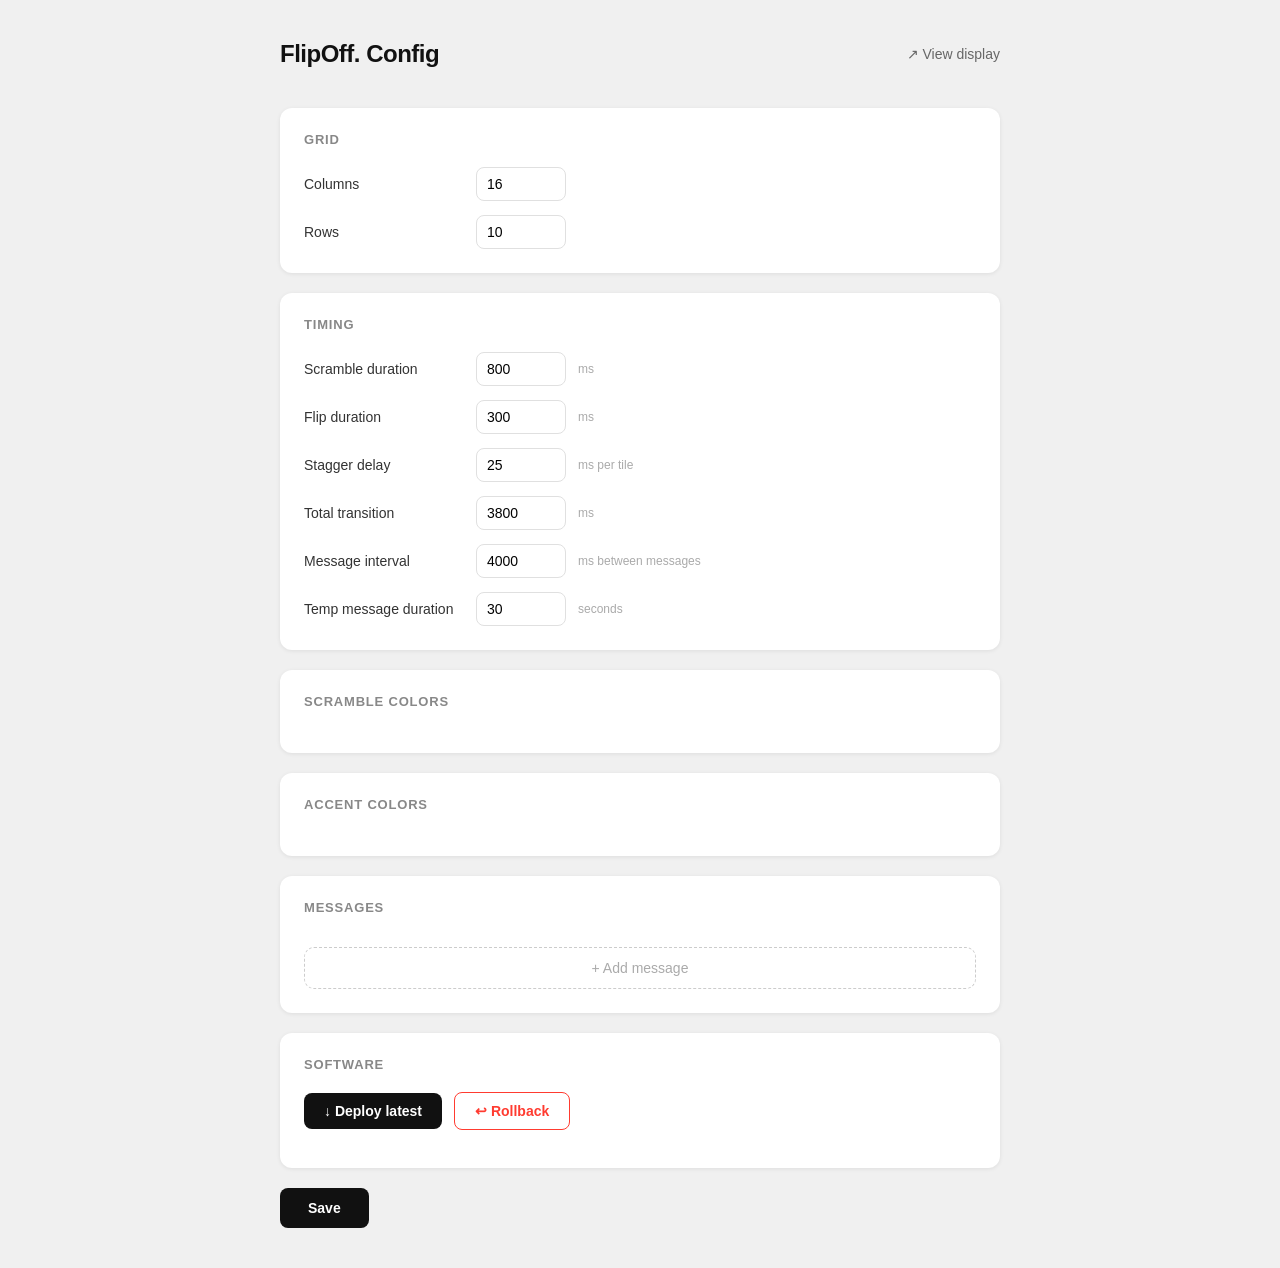
==== config.html @ d45d88a1 "my changes" ====
<!DOCTYPE html>
<html lang="en">
<head>
  <meta charset="UTF-8">
  <meta name="viewport" content="width=device-width, initial-scale=1.0">
  <title>FlipOff — Config</title>
  <style>
    *, *::before, *::after { box-sizing: border-box; margin: 0; padding: 0; }

    body {
      font-family: 'Helvetica Neue', Helvetica, Arial, sans-serif;
      background: #F0F0F0;
      color: #111;
      min-height: 100vh;
      padding: 40px 24px;
    }

    .container {
      max-width: 720px;
      margin: 0 auto;
    }

    .header {
      display: flex;
      align-items: center;
      justify-content: space-between;
      margin-bottom: 40px;
    }

    .header h1 {
      font-size: 24px;
      font-weight: 800;
      letter-spacing: -0.5px;
    }

    .header a {
      font-size: 14px;
      color: #666;
      text-decoration: none;
      font-weight: 500;
    }

    .header a:hover { color: #000; }

    /* Sections */
    .section {
      background: #fff;
      border-radius: 12px;
      padding: 24px;
      margin-bottom: 20px;
      box-shadow: 0 1px 4px rgba(0,0,0,0.08);
    }

    .section h2 {
      font-size: 13px;
      font-weight: 700;
      text-transform: uppercase;
      letter-spacing: 0.8px;
      color: #888;
      margin-bottom: 20px;
    }

    /* Form rows */
    .row {
      display: flex;
      align-items: center;
      gap: 12px;
      margin-bottom: 14px;
    }

    .row:last-child { margin-bottom: 0; }

    label {
      font-size: 14px;
      font-weight: 500;
      color: #333;
      min-width: 160px;
      flex-shrink: 0;
    }

    input[type="number"] {
      width: 90px;
      padding: 8px 10px;
      border: 1.5px solid #E0E0E0;
      border-radius: 8px;
      font-size: 14px;
      font-family: inherit;
      transition: border-color 0.15s;
    }

    input[type="number"]:focus {
      outline: none;
      border-color: #999;
    }

    .hint {
      font-size: 12px;
      color: #aaa;
    }

    /* Color swatches */
    .color-list {
      display: flex;
      flex-wrap: wrap;
      gap: 8px;
      align-items: center;
    }

    .color-item {
      position: relative;
      display: flex;
      align-items: center;
    }

    .color-item input[type="color"] {
      width: 36px;
      height: 36px;
      border: none;
      border-radius: 8px;
      cursor: pointer;
      padding: 2px;
      background: none;
    }

    .color-item .remove-color {
      position: absolute;
      top: -6px;
      right: -6px;
      width: 16px;
      height: 16px;
      border-radius: 50%;
      background: #ff3b30;
      color: #fff;
      font-size: 10px;
      font-weight: 700;
      display: flex;
      align-items: center;
      justify-content: center;
      cursor: pointer;
      border: none;
      line-height: 1;
    }

    .add-color {
      width: 36px;
      height: 36px;
      border-radius: 8px;
      border: 1.5px dashed #ccc;
      background: none;
      font-size: 20px;
      color: #aaa;
      cursor: pointer;
      display: flex;
      align-items: center;
      justify-content: center;
      transition: border-color 0.15s, color 0.15s;
    }

    .add-color:hover { border-color: #999; color: #555; }

    /* Messages */
    .message-list {
      display: flex;
      flex-direction: column;
      gap: 12px;
    }

    .message-item {
      border: 1.5px solid #E8E8E8;
      border-radius: 10px;
      padding: 14px;
      position: relative;
    }

    .message-item .message-header {
      display: flex;
      align-items: center;
      justify-content: space-between;
      margin-bottom: 10px;
    }

    .message-item .message-label {
      font-size: 12px;
      font-weight: 600;
      color: #aaa;
      text-transform: uppercase;
      letter-spacing: 0.5px;
    }

    .message-item .remove-message {
      background: none;
      border: none;
      font-size: 18px;
      color: #ccc;
      cursor: pointer;
      line-height: 1;
      padding: 0 4px;
    }

    .message-item .remove-message:hover { color: #ff3b30; }

    .line-list {
      display: flex;
      flex-direction: column;
      gap: 6px;
    }

    .line-row {
      display: flex;
      align-items: center;
      gap: 8px;
    }

    .line-row input[type="text"] {
      flex: 1;
      padding: 7px 10px;
      border: 1.5px solid #E0E0E0;
      border-radius: 7px;
      font-size: 13px;
      font-family: monospace;
      text-transform: uppercase;
      transition: border-color 0.15s;
    }

    .line-row input[type="text"]:focus {
      outline: none;
      border-color: #999;
    }

    .line-row .remove-line {
      background: none;
      border: none;
      font-size: 16px;
      color: #ccc;
      cursor: pointer;
      padding: 0;
      line-height: 1;
    }

    .line-row .remove-line:hover { color: #ff3b30; }

    .add-line {
      margin-top: 6px;
      font-size: 12px;
      color: #aaa;
      background: none;
      border: none;
      cursor: pointer;
      font-family: inherit;
      padding: 0;
    }

    .add-line:hover { color: #555; }

    .add-message {
      padding: 12px;
      border: 1.5px dashed #ccc;
      border-radius: 10px;
      background: none;
      font-size: 14px;
      color: #aaa;
      cursor: pointer;
      width: 100%;
      font-family: inherit;
      transition: border-color 0.15s, color 0.15s;
    }

    .add-message:hover { border-color: #999; color: #555; }

    /* Save */
    .save-bar {
      display: flex;
      align-items: center;
      gap: 16px;
      margin-top: 8px;
    }

    .save-btn {
      padding: 12px 28px;
      background: #111;
      color: #fff;
      font-size: 14px;
      font-weight: 600;
      border-radius: 8px;
      border: none;
      cursor: pointer;
      font-family: inherit;
      transition: background 0.2s;
    }

    .save-btn:hover { background: #333; }
    .save-btn:disabled { background: #ccc; cursor: default; }

    .save-status {
      font-size: 13px;
      color: #aaa;
      transition: color 0.3s;
    }

    .save-status.ok { color: #00AA55; }
    .save-status.err { color: #ff3b30; }

    /* Deploy section */
    .deploy-row {
      display: flex;
      align-items: center;
      gap: 12px;
      margin-bottom: 14px;
    }

    .deploy-row:last-child { margin-bottom: 0; }

    .deploy-btn {
      padding: 10px 20px;
      font-size: 14px;
      font-weight: 600;
      border-radius: 8px;
      border: none;
      cursor: pointer;
      font-family: inherit;
      transition: background 0.2s;
    }

    .deploy-btn.primary { background: #111; color: #fff; }
    .deploy-btn.primary:hover { background: #333; }
    .deploy-btn.danger { background: #fff; color: #ff3b30; border: 1.5px solid #ff3b30; }
    .deploy-btn.danger:hover { background: #fff5f5; }
    .deploy-btn:disabled { opacity: 0.4; cursor: default; }

    .deploy-status {
      font-size: 13px;
      color: #aaa;
    }

    .deploy-status.ok { color: #00AA55; }
    .deploy-status.err { color: #ff3b30; }

    .deploy-log {
      margin-top: 12px;
      padding: 12px;
      background: #111;
      color: #aaa;
      font-family: monospace;
      font-size: 12px;
      border-radius: 8px;
      white-space: pre-wrap;
      word-break: break-all;
      display: none;
      max-height: 200px;
      overflow-y: auto;
    }
  </style>
</head>
<body>
<div class="container">
  <div class="header">
    <h1>FlipOff. Config</h1>
    <a href="/" target="_blank">↗ View display</a>
  </div>

  <!-- Grid -->
  <div class="section">
    <h2>Grid</h2>
    <div class="row">
      <label>Columns</label>
      <input type="number" id="grid-cols" min="1" max="64" value="16">
    </div>
    <div class="row">
      <label>Rows</label>
      <input type="number" id="grid-rows" min="1" max="32" value="10">
    </div>
  </div>

  <!-- Timing -->
  <div class="section">
    <h2>Timing</h2>
    <div class="row">
      <label>Scramble duration</label>
      <input type="number" id="timing-scramble" min="0" step="50" value="800">
      <span class="hint">ms</span>
    </div>
    <div class="row">
      <label>Flip duration</label>
      <input type="number" id="timing-flip" min="0" step="50" value="300">
      <span class="hint">ms</span>
    </div>
    <div class="row">
      <label>Stagger delay</label>
      <input type="number" id="timing-stagger" min="0" step="5" value="25">
      <span class="hint">ms per tile</span>
    </div>
    <div class="row">
      <label>Total transition</label>
      <input type="number" id="timing-total" min="0" step="100" value="3800">
      <span class="hint">ms</span>
    </div>
    <div class="row">
      <label>Message interval</label>
      <input type="number" id="timing-interval" min="0" step="500" value="4000">
      <span class="hint">ms between messages</span>
    </div>
    <div class="row">
      <label>Temp message duration</label>
      <input type="number" id="timing-temp-duration" min="1" step="5" value="30">
      <span class="hint">seconds</span>
    </div>
  </div>

  <!-- Colors -->
  <div class="section">
    <h2>Scramble Colors</h2>
    <div class="color-list" id="scramble-colors"></div>
  </div>

  <div class="section">
    <h2>Accent Colors</h2>
    <div class="color-list" id="accent-colors"></div>
  </div>

  <!-- Messages -->
  <div class="section">
    <h2>Messages</h2>
    <div class="message-list" id="message-list"></div>
    <button class="add-message" id="add-message" style="margin-top: 12px;">+ Add message</button>
  </div>

  <!-- Software -->
  <div class="section">
    <h2>Software</h2>
    <div class="deploy-row">
      <button class="deploy-btn primary" id="deploy-btn">↓ Deploy latest</button>
      <button class="deploy-btn danger" id="rollback-btn">↩ Rollback</button>
      <span class="deploy-status" id="deploy-status"></span>
    </div>
    <pre class="deploy-log" id="deploy-log"></pre>
  </div>

  <!-- Save -->
  <div class="save-bar">
    <button class="save-btn" id="save-btn">Save</button>
    <span class="save-status" id="save-status"></span>
  </div>
</div>

<script>
  let config = {};

  // Load config from API
  async function loadConfig() {
    const res = await fetch('/api/config');
    config = await res.json();
    render();
  }

  function render() {
    document.getElementById('grid-cols').value = config.grid.cols;
    document.getElementById('grid-rows').value = config.grid.rows;

    document.getElementById('timing-scramble').value = config.timing.scramble_duration;
    document.getElementById('timing-flip').value = config.timing.flip_duration;
    document.getElementById('timing-stagger').value = config.timing.stagger_delay;
    document.getElementById('timing-total').value = config.timing.total_transition;
    document.getElementById('timing-interval').value = config.timing.message_interval;
    document.getElementById('timing-temp-duration').value = config.timing.temp_message_duration ?? 30;

    renderColorList('scramble-colors', config.colors.scramble_colors);
    renderColorList('accent-colors', config.colors.accent_colors);
    renderMessages();
  }

  function renderColorList(containerId, colors) {
    const el = document.getElementById(containerId);
    el.innerHTML = '';
    colors.forEach((color, i) => {
      const item = document.createElement('div');
      item.className = 'color-item';

      const input = document.createElement('input');
      input.type = 'color';
      input.value = color;
      input.addEventListener('input', e => { colors[i] = e.target.value; });

      const remove = document.createElement('button');
      remove.className = 'remove-color';
      remove.textContent = '×';
      remove.addEventListener('click', () => {
        colors.splice(i, 1);
        renderColorList(containerId, colors);
      });

      item.appendChild(input);
      item.appendChild(remove);
      el.appendChild(item);
    });

    const add = document.createElement('button');
    add.className = 'add-color';
    add.textContent = '+';
    add.addEventListener('click', () => {
      colors.push('#FFFFFF');
      renderColorList(containerId, colors);
    });
    el.appendChild(add);
  }

  function renderMessages() {
    const list = document.getElementById('message-list');
    list.innerHTML = '';
    config.messages.forEach((lines, mi) => {
      const item = document.createElement('div');
      item.className = 'message-item';

      const header = document.createElement('div');
      header.className = 'message-header';

      const label = document.createElement('span');
      label.className = 'message-label';
      label.textContent = `Message ${mi + 1}`;

      const remove = document.createElement('button');
      remove.className = 'remove-message';
      remove.textContent = '×';
      remove.addEventListener('click', () => {
        config.messages.splice(mi, 1);
        renderMessages();
      });

      header.appendChild(label);
      header.appendChild(remove);
      item.appendChild(header);

      const lineList = document.createElement('div');
      lineList.className = 'line-list';

      lines.forEach((line, li) => {
        const row = document.createElement('div');
        row.className = 'line-row';

        const input = document.createElement('input');
        input.type = 'text';
        input.value = line;
        input.placeholder = '(empty line)';
        input.addEventListener('input', e => { lines[li] = e.target.value; });

        const remove = document.createElement('button');
        remove.className = 'remove-line';
        remove.textContent = '×';
        remove.addEventListener('click', () => {
          lines.splice(li, 1);
          renderMessages();
        });

        row.appendChild(input);
        row.appendChild(remove);
        lineList.appendChild(row);
      });

      const addLine = document.createElement('button');
      addLine.className = 'add-line';
      addLine.textContent = '+ Add line';
      addLine.addEventListener('click', () => {
        lines.push('');
        renderMessages();
      });

      item.appendChild(lineList);
      item.appendChild(addLine);
      list.appendChild(item);
    });
  }

  function collectConfig() {
    return {
      grid: {
        cols: parseInt(document.getElementById('grid-cols').value),
        rows: parseInt(document.getElementById('grid-rows').value),
      },
      timing: {
        scramble_duration: parseInt(document.getElementById('timing-scramble').value),
        flip_duration: parseInt(document.getElementById('timing-flip').value),
        stagger_delay: parseInt(document.getElementById('timing-stagger').value),
        total_transition: parseInt(document.getElementById('timing-total').value),
        message_interval: parseInt(document.getElementById('timing-interval').value),
        temp_message_duration: parseInt(document.getElementById('timing-temp-duration').value),
      },
      colors: {
        scramble_colors: config.colors.scramble_colors,
        accent_colors: config.colors.accent_colors,
      },
      messages: config.messages,
    };
  }

  async function save() {
    const btn = document.getElementById('save-btn');
    const status = document.getElementById('save-status');
    btn.disabled = true;
    status.className = 'save-status';
    status.textContent = 'Saving…';

    try {
      const res = await fetch('/api/config', {
        method: 'POST',
        headers: { 'Content-Type': 'application/json' },
        body: JSON.stringify(collectConfig()),
      });
      if (!res.ok) throw new Error(res.statusText);
      status.className = 'save-status ok';
      status.textContent = 'Saved ✓';
      setTimeout(() => { status.textContent = ''; }, 2000);
    } catch (e) {
      status.className = 'save-status err';
      status.textContent = 'Error saving — ' + e.message;
    } finally {
      btn.disabled = false;
    }
  }

  document.getElementById('save-btn').addEventListener('click', save);
  document.getElementById('add-message').addEventListener('click', () => {
    config.messages.push(['', '', '', '', '']);
    renderMessages();
  });

  // Deploy / Rollback
  async function runDeploy(endpoint, label) {
    const deployBtn = document.getElementById('deploy-btn');
    const rollbackBtn = document.getElementById('rollback-btn');
    const statusEl = document.getElementById('deploy-status');
    const logEl = document.getElementById('deploy-log');

    deployBtn.disabled = true;
    rollbackBtn.disabled = true;
    statusEl.className = 'deploy-status';
    statusEl.textContent = `${label}…`;
    logEl.style.display = 'none';
    logEl.textContent = '';

    try {
      const res = await fetch(endpoint, { method: 'POST' });
      const data = await res.json();
      if (!res.ok) {
        statusEl.className = 'deploy-status err';
        statusEl.textContent = `${label} failed`;
        logEl.textContent = data.detail || JSON.stringify(data);
        logEl.style.display = 'block';
      } else {
        statusEl.className = 'deploy-status ok';
        statusEl.textContent = `${label} succeeded ✓`;
        if (data.output) {
          logEl.textContent = data.output;
          logEl.style.display = 'block';
        }
      }
    } catch (e) {
      statusEl.className = 'deploy-status err';
      statusEl.textContent = 'Network error — ' + e.message;
    } finally {
      deployBtn.disabled = false;
      rollbackBtn.disabled = false;
    }
  }

  document.getElementById('deploy-btn').addEventListener('click', () => runDeploy('/api/deploy', 'Deploy'));
  document.getElementById('rollback-btn').addEventListener('click', () => {
    if (confirm('Roll back to the previous version?')) runDeploy('/api/rollback', 'Rollback');
  });

  loadConfig();
</script>
</body>
</html>
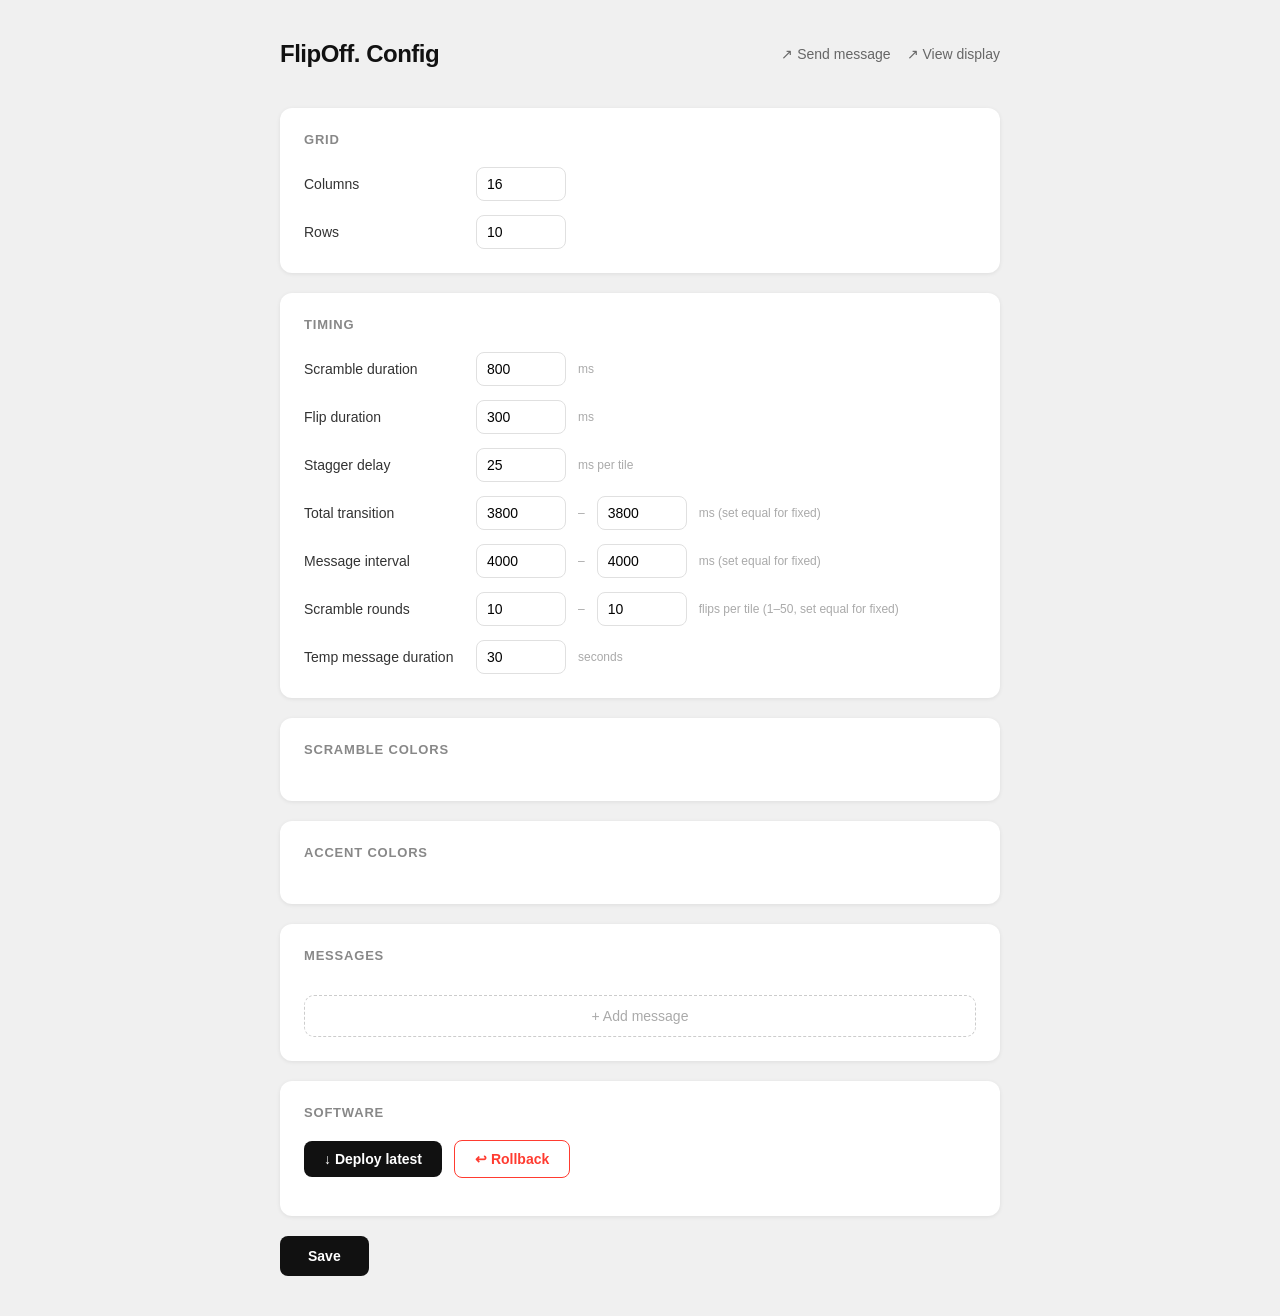
==== commit a1423347: "send UI and randomization" ====
--- a/config.html
+++ b/config.html
@@ -355,7 +355,10 @@
 <div class="container">
   <div class="header">
     <h1>FlipOff. Config</h1>
-    <a href="/" target="_blank">↗ View display</a>
+    <div style="display:flex;gap:16px;align-items:center">
+      <a href="/send">↗ Send message</a>
+      <a href="/" target="_blank">↗ View display</a>
+    </div>
   </div>
 
   <!-- Grid -->
@@ -391,13 +394,24 @@
     </div>
     <div class="row">
       <label>Total transition</label>
-      <input type="number" id="timing-total" min="0" step="100" value="3800">
-      <span class="hint">ms</span>
+      <input type="number" id="timing-total-min" min="0" step="100" value="3800">
+      <span class="hint">–</span>
+      <input type="number" id="timing-total-max" min="0" step="100" value="3800">
+      <span class="hint">ms (set equal for fixed)</span>
     </div>
     <div class="row">
       <label>Message interval</label>
-      <input type="number" id="timing-interval" min="0" step="500" value="4000">
-      <span class="hint">ms between messages</span>
+      <input type="number" id="timing-interval-min" min="0" step="500" value="4000">
+      <span class="hint">–</span>
+      <input type="number" id="timing-interval-max" min="0" step="500" value="4000">
+      <span class="hint">ms (set equal for fixed)</span>
+    </div>
+    <div class="row">
+      <label>Scramble rounds</label>
+      <input type="number" id="timing-scramble-rounds-min" min="1" max="50" step="1" value="10">
+      <span class="hint">–</span>
+      <input type="number" id="timing-scramble-rounds-max" min="1" max="50" step="1" value="10">
+      <span class="hint">flips per tile (1–50, set equal for fixed)</span>
     </div>
     <div class="row">
       <label>Temp message duration</label>
@@ -459,8 +473,16 @@
     document.getElementById('timing-scramble').value = config.timing.scramble_duration;
     document.getElementById('timing-flip').value = config.timing.flip_duration;
     document.getElementById('timing-stagger').value = config.timing.stagger_delay;
-    document.getElementById('timing-total').value = config.timing.total_transition;
-    document.getElementById('timing-interval').value = config.timing.message_interval;
+
+    const setRange = (baseId, value) => {
+      const isRange = value !== null && typeof value === 'object';
+      document.getElementById(`${baseId}-min`).value = isRange ? value.min : value;
+      document.getElementById(`${baseId}-max`).value = isRange ? value.max : value;
+    };
+    setRange('timing-total', config.timing.total_transition);
+    setRange('timing-interval', config.timing.message_interval);
+    setRange('timing-scramble-rounds', config.timing.scramble_rounds ?? 10);
+
     document.getElementById('timing-temp-duration').value = config.timing.temp_message_duration ?? 30;
 
     renderColorList('scramble-colors', config.colors.scramble_colors);
@@ -567,6 +589,12 @@
       item.appendChild(addLine);
       list.appendChild(item);
     });
+  }
+
+  function collectRange(baseId, key) {
+    const min = parseInt(document.getElementById(`${baseId}-min`).value);
+    const max = parseInt(document.getElementById(`${baseId}-max`).value);
+    return { [key]: min === max ? min : { min: Math.min(min, max), max: Math.max(min, max) } };
   }
 
   function collectConfig() {
@@ -579,8 +607,9 @@
         scramble_duration: parseInt(document.getElementById('timing-scramble').value),
         flip_duration: parseInt(document.getElementById('timing-flip').value),
         stagger_delay: parseInt(document.getElementById('timing-stagger').value),
-        total_transition: parseInt(document.getElementById('timing-total').value),
-        message_interval: parseInt(document.getElementById('timing-interval').value),
+        ...collectRange('timing-total', 'total_transition'),
+        ...collectRange('timing-interval', 'message_interval'),
+        ...collectRange('timing-scramble-rounds', 'scramble_rounds'),
         temp_message_duration: parseInt(document.getElementById('timing-temp-duration').value),
       },
       colors: {
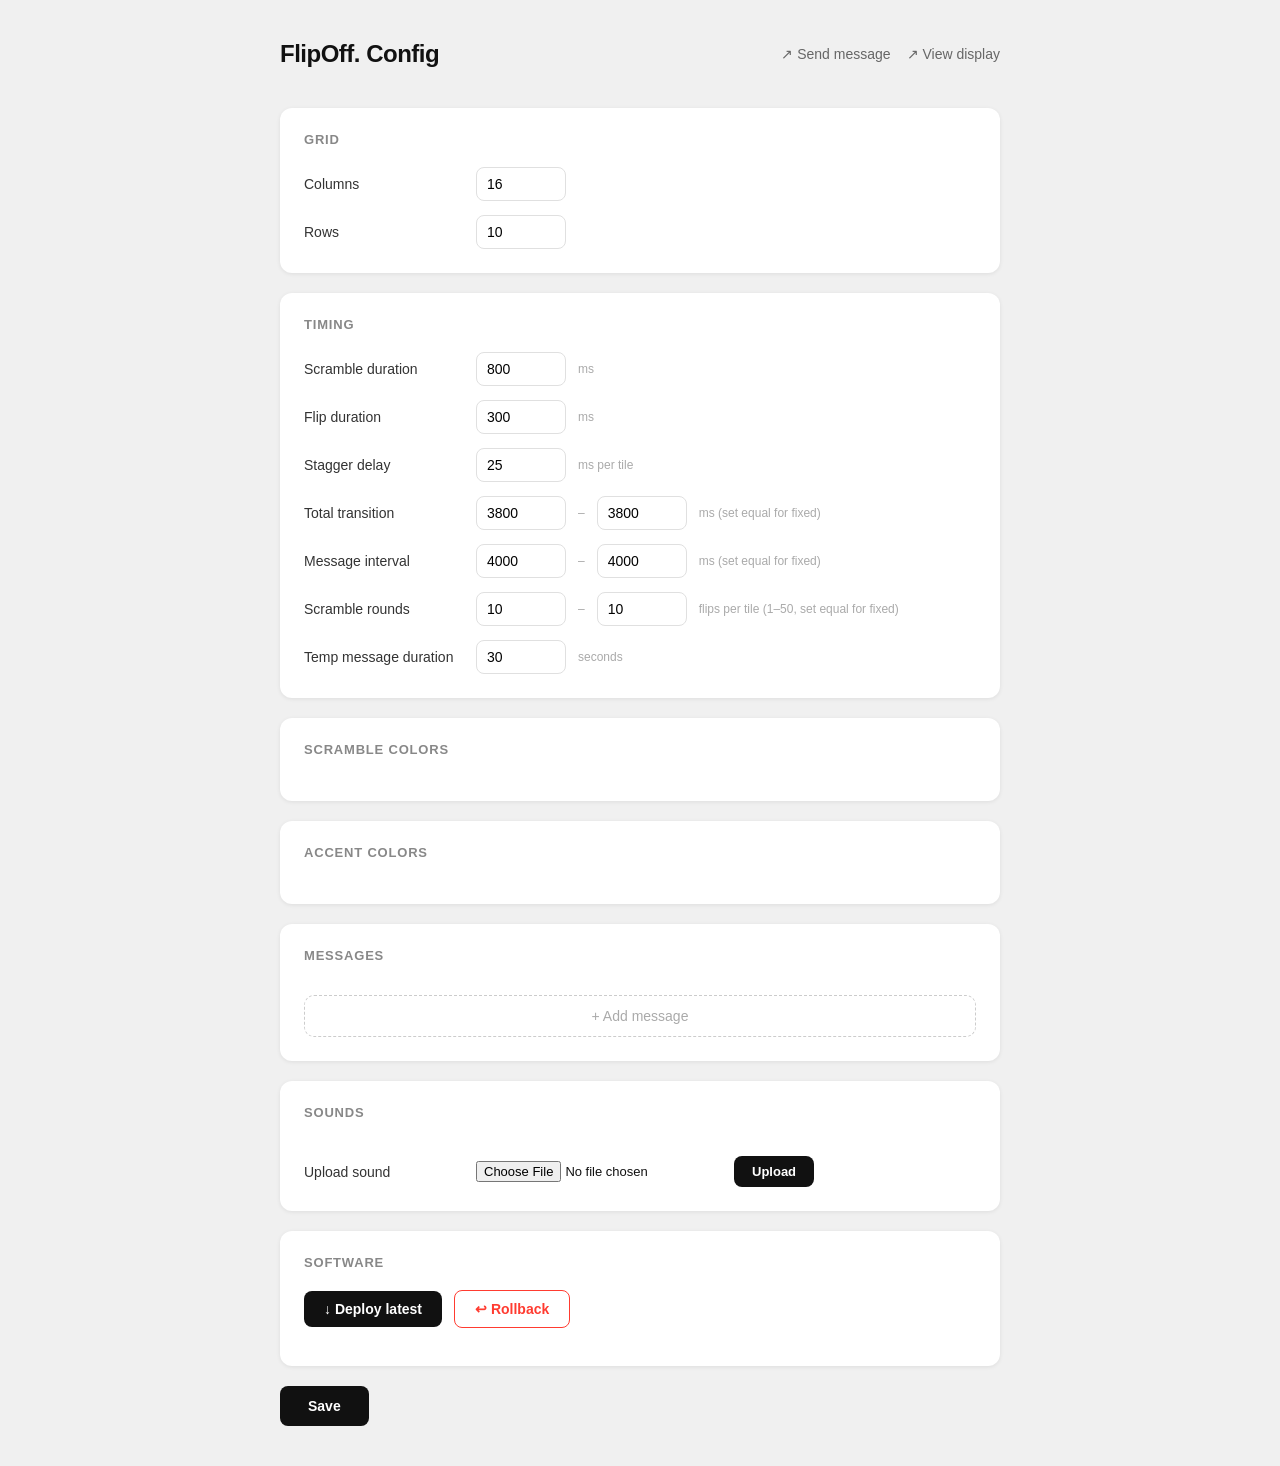
==== commit 1acab67d: "upload sound functionality" ====
--- a/config.html
+++ b/config.html
@@ -436,6 +436,18 @@
     <h2>Messages</h2>
     <div class="message-list" id="message-list"></div>
     <button class="add-message" id="add-message" style="margin-top: 12px;">+ Add message</button>
+  </div>
+
+  <!-- Sounds -->
+  <div class="section">
+    <h2>Sounds</h2>
+    <div id="sounds-list" style="display:flex;flex-direction:column;gap:10px;margin-bottom:16px;"></div>
+    <div style="display:flex;align-items:center;gap:12px;flex-wrap:wrap;">
+      <label style="font-size:14px;font-weight:500;color:#333;">Upload sound</label>
+      <input type="file" id="sound-upload" accept=".mp3,.wav,.ogg,.m4a,.flac" style="font-size:13px;">
+      <button class="save-btn" id="sound-upload-btn" style="padding:8px 18px;font-size:13px;">Upload</button>
+      <span class="save-status" id="sound-upload-status"></span>
+    </div>
   </div>
 
   <!-- Software -->
@@ -645,6 +657,115 @@
     }
   }
 
+  // ---- Sounds ----
+  let _previewCtx = null;
+
+  async function loadSounds() {
+    const res    = await fetch('/api/sounds');
+    const sounds = await res.json();
+    const list   = document.getElementById('sounds-list');
+    list.innerHTML = '';
+
+    for (const s of sounds) {
+      const row = document.createElement('div');
+      row.style.cssText = 'display:flex;align-items:center;gap:10px;padding:10px 12px;background:#F8F8F8;border-radius:8px;border:1.5px solid ' + (s.active ? '#111' : '#E8E8E8');
+
+      const name = document.createElement('span');
+      name.style.cssText = 'flex:1;font-size:14px;font-weight:' + (s.active ? '700' : '500') + ';color:#333;';
+      name.textContent   = s.name + (s.builtin ? ' (built-in)' : '') + (s.active ? ' ✓' : '');
+      row.appendChild(name);
+
+      // Preview button
+      const previewBtn = document.createElement('button');
+      previewBtn.className   = 'deploy-btn primary';
+      previewBtn.style.cssText = 'padding:6px 14px;font-size:12px;';
+      previewBtn.textContent = '▶ Preview';
+      previewBtn.addEventListener('click', async () => {
+        if (!_previewCtx) _previewCtx = new (window.AudioContext || window.webkitAudioContext)();
+        if (_previewCtx.state === 'suspended') await _previewCtx.resume();
+
+        let buffer;
+        if (s.builtin) {
+          const { FLAP_AUDIO_BASE64 } = await import('./js/flapAudio.js');
+          const bin   = atob(FLAP_AUDIO_BASE64);
+          const bytes = new Uint8Array(bin.length);
+          for (let i = 0; i < bin.length; i++) bytes[i] = bin.charCodeAt(i);
+          buffer = await _previewCtx.decodeAudioData(bytes.buffer);
+        } else {
+          const res = await fetch(`/api/sounds/${encodeURIComponent(s.name)}/file`);
+          buffer    = await _previewCtx.decodeAudioData(await res.arrayBuffer());
+        }
+        const src = _previewCtx.createBufferSource();
+        src.buffer = buffer;
+        src.connect(_previewCtx.destination);
+        src.start(0);
+        src.stop(_previewCtx.currentTime + Math.min(2, buffer.duration));
+      });
+      row.appendChild(previewBtn);
+
+      // Set active button (skip if already active)
+      if (!s.active) {
+        const setBtn = document.createElement('button');
+        setBtn.className     = 'deploy-btn primary';
+        setBtn.style.cssText = 'padding:6px 14px;font-size:12px;background:#00AA55;';
+        setBtn.textContent   = 'Set active';
+        setBtn.addEventListener('click', async () => {
+          await fetch('/api/sounds/active', {
+            method: 'PUT',
+            headers: { 'Content-Type': 'application/json' },
+            body: JSON.stringify({ name: s.name }),
+          });
+          loadSounds();
+        });
+        row.appendChild(setBtn);
+      }
+
+      // Delete button (uploaded only)
+      if (!s.builtin) {
+        const delBtn = document.createElement('button');
+        delBtn.className     = 'clear-btn';
+        delBtn.style.cssText = 'padding:6px 12px;font-size:12px;';
+        delBtn.textContent   = '✕';
+        delBtn.addEventListener('click', async () => {
+          if (!confirm(`Delete "${s.name}"?`)) return;
+          await fetch(`/api/sounds/${encodeURIComponent(s.name)}`, { method: 'DELETE' });
+          loadSounds();
+        });
+        row.appendChild(delBtn);
+      }
+
+      list.appendChild(row);
+    }
+  }
+
+  document.getElementById('sound-upload-btn').addEventListener('click', async () => {
+    const fileInput  = document.getElementById('sound-upload');
+    const statusEl   = document.getElementById('sound-upload-status');
+    const file       = fileInput.files[0];
+    if (!file) { statusEl.textContent = 'No file selected'; return; }
+
+    const form = new FormData();
+    form.append('file', file);
+    statusEl.className   = 'save-status';
+    statusEl.textContent = 'Uploading…';
+
+    try {
+      const res = await fetch('/api/sounds', { method: 'POST', body: form });
+      if (!res.ok) throw new Error((await res.json()).detail || res.statusText);
+      statusEl.className   = 'save-status ok';
+      statusEl.textContent = 'Uploaded ✓';
+      fileInput.value      = '';
+      loadSounds();
+      setTimeout(() => { statusEl.textContent = ''; }, 2000);
+    } catch (e) {
+      statusEl.className   = 'save-status err';
+      statusEl.textContent = 'Error — ' + e.message;
+    }
+  });
+
+  loadSounds();
+
+  // ---- Save ----
   document.getElementById('save-btn').addEventListener('click', save);
   document.getElementById('add-message').addEventListener('click', () => {
     config.messages.push(['', '', '', '', '']);
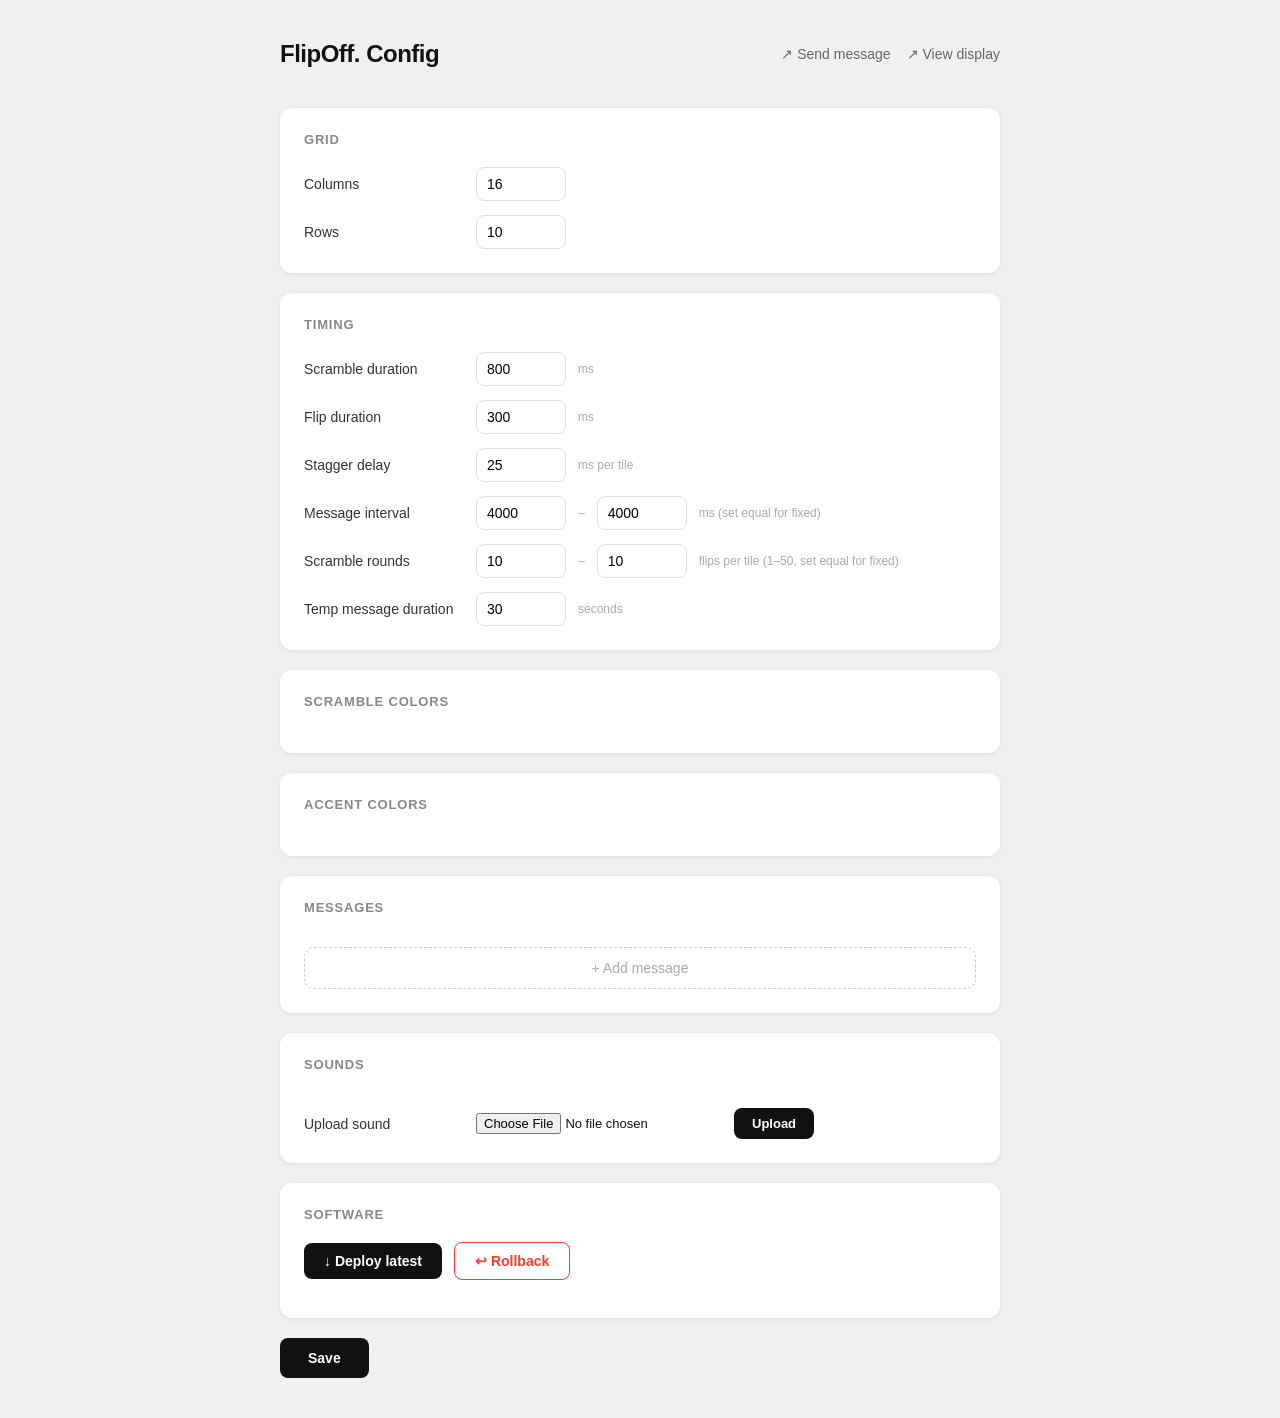
==== commit 4d349dcb: "more randomized" ====
--- a/config.html
+++ b/config.html
@@ -393,13 +393,6 @@
       <span class="hint">ms per tile</span>
     </div>
     <div class="row">
-      <label>Total transition</label>
-      <input type="number" id="timing-total-min" min="0" step="100" value="3800">
-      <span class="hint">–</span>
-      <input type="number" id="timing-total-max" min="0" step="100" value="3800">
-      <span class="hint">ms (set equal for fixed)</span>
-    </div>
-    <div class="row">
       <label>Message interval</label>
       <input type="number" id="timing-interval-min" min="0" step="500" value="4000">
       <span class="hint">–</span>
@@ -491,7 +484,6 @@
       document.getElementById(`${baseId}-min`).value = isRange ? value.min : value;
       document.getElementById(`${baseId}-max`).value = isRange ? value.max : value;
     };
-    setRange('timing-total', config.timing.total_transition);
     setRange('timing-interval', config.timing.message_interval);
     setRange('timing-scramble-rounds', config.timing.scramble_rounds ?? 10);
 
@@ -619,7 +611,6 @@
         scramble_duration: parseInt(document.getElementById('timing-scramble').value),
         flip_duration: parseInt(document.getElementById('timing-flip').value),
         stagger_delay: parseInt(document.getElementById('timing-stagger').value),
-        ...collectRange('timing-total', 'total_transition'),
         ...collectRange('timing-interval', 'message_interval'),
         ...collectRange('timing-scramble-rounds', 'scramble_rounds'),
         temp_message_duration: parseInt(document.getElementById('timing-temp-duration').value),
